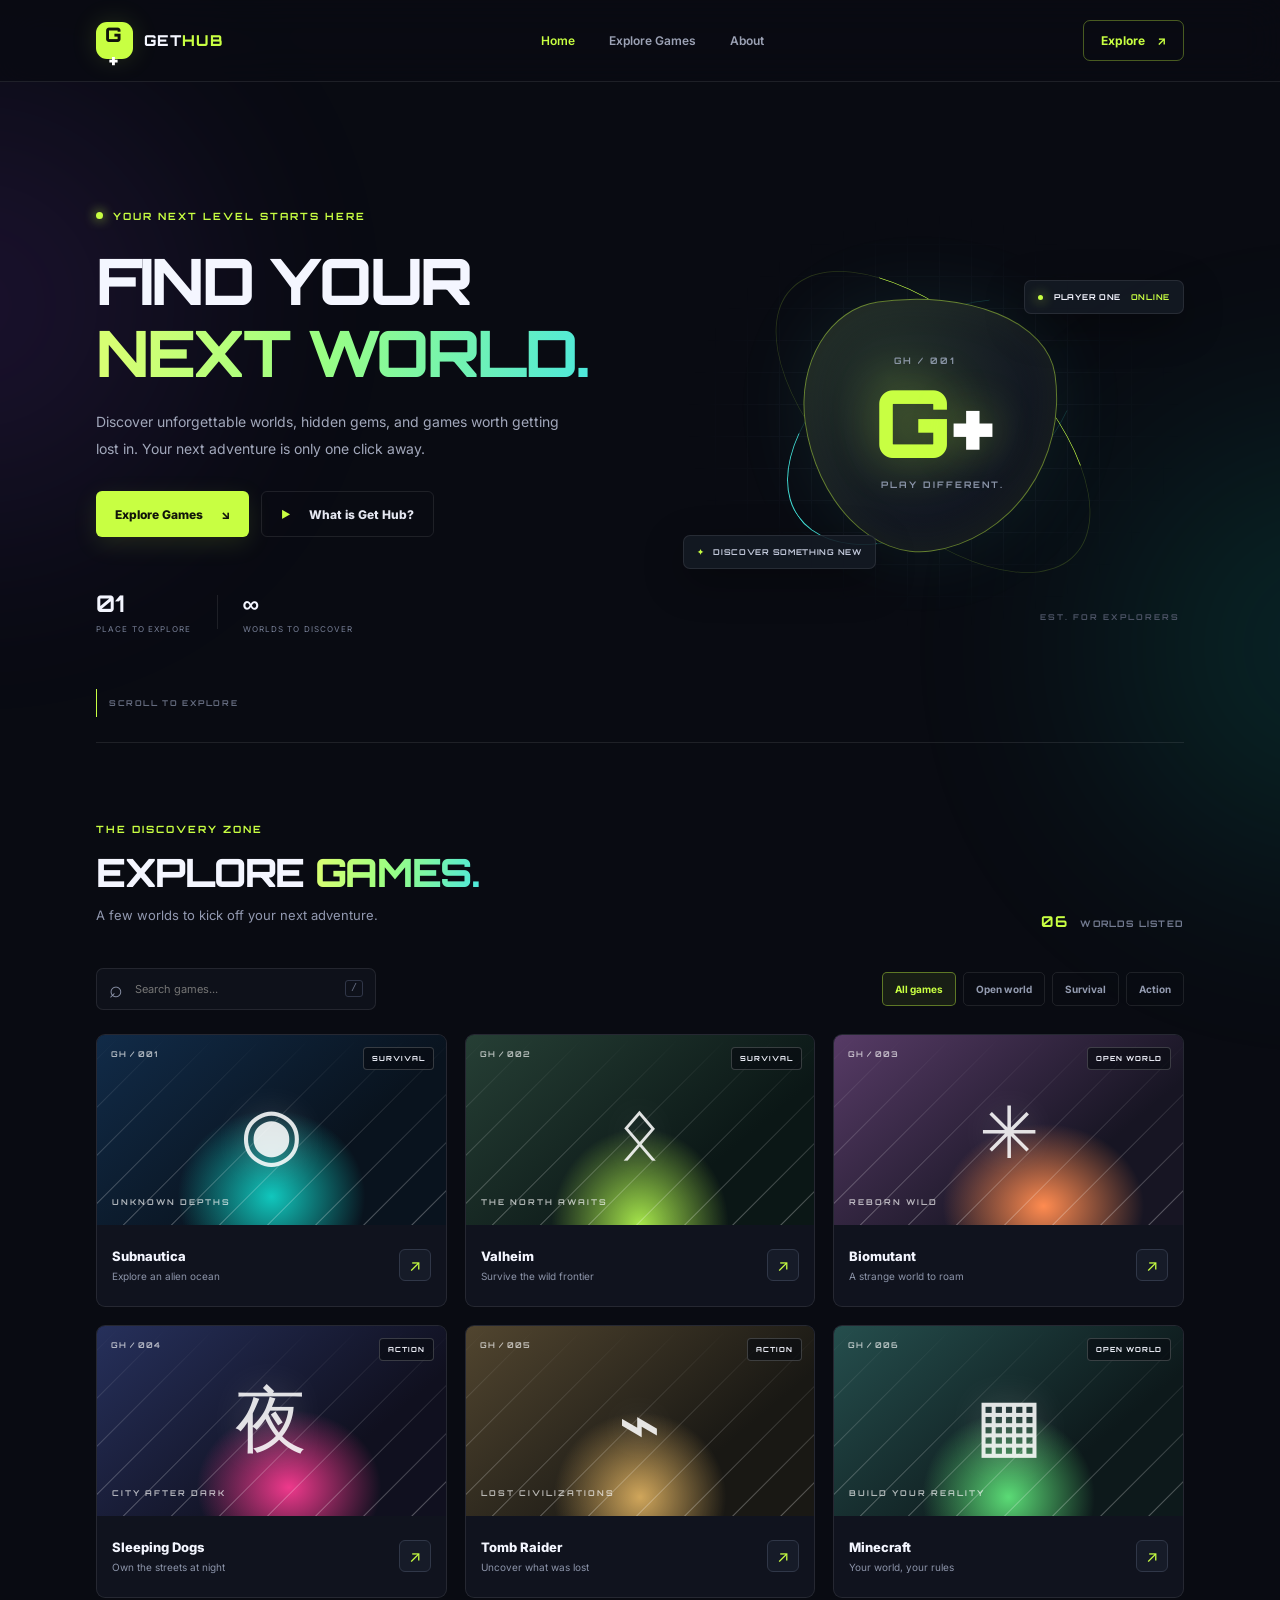
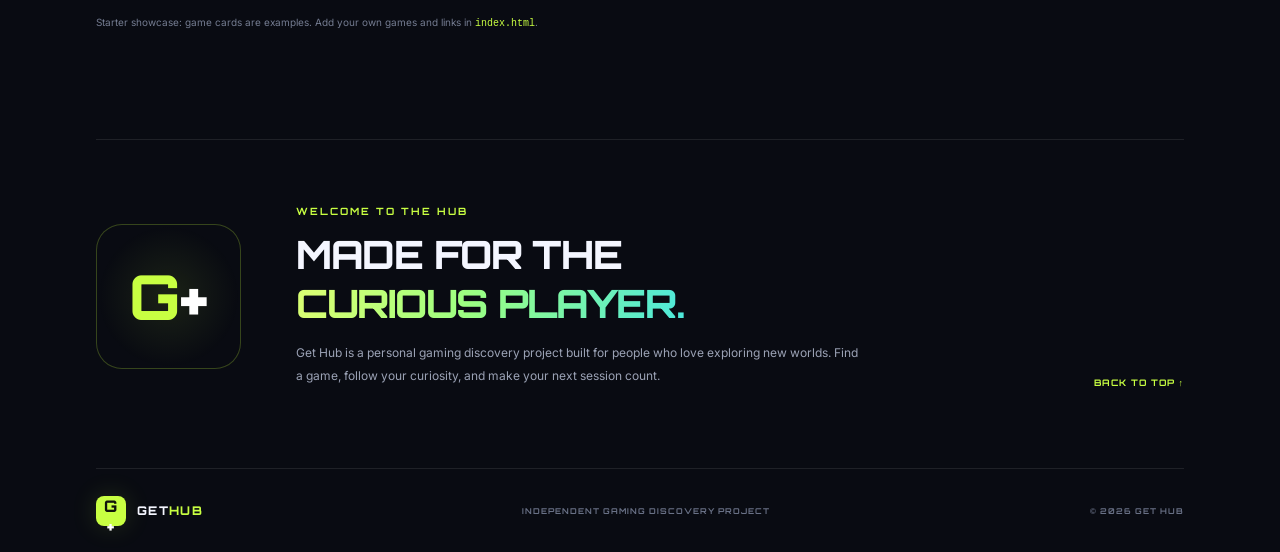
==== index.html @ 1e777d88 "Add files via upload" ====
<!DOCTYPE html>
<html lang="en">
<head>
  <meta charset="UTF-8">
  <meta name="viewport" content="width=device-width, initial-scale=1.0">
  <meta name="theme-color" content="#090b12">
  <meta name="description" content="Get Hub — discover your next gaming adventure.">
  <title>Get Hub — Level Up Your Next Adventure</title>
  <link rel="preconnect" href="https://fonts.googleapis.com">
  <link rel="preconnect" href="https://fonts.gstatic.com" crossorigin>
  <link href="https://fonts.googleapis.com/css2?family=Orbitron:wght@500;600;700;800&family=Inter:wght@400;500;600;700;800&display=swap" rel="stylesheet">
  <link rel="stylesheet" href="style.css">
</head>
<body>
  <div class="ambient ambient-one"></div>
  <div class="ambient ambient-two"></div>
  <header class="topbar">
    <a class="brand" href="#home" aria-label="Get Hub home">
      <span class="brand-mark">G<span>+</span></span>
      <span>GET<span class="brand-light">HUB</span></span>
    </a>
    <button class="menu-toggle" id="menuToggle" aria-label="Toggle navigation" aria-expanded="false">☰</button>
    <nav id="navLinks">
      <a class="nav-link active" href="#home">Home</a>
      <a class="nav-link" href="#games">Explore Games</a>
      <a class="nav-link" href="#about">About</a>
    </nav>
    <a class="top-cta" href="#games">Explore <span>↗</span></a>
  </header>

  <main>
    <section class="hero section-wrap" id="home">
      <div class="hero-copy">
        <div class="eyebrow"><span class="pulse-dot"></span> YOUR NEXT LEVEL STARTS HERE</div>
        <h1>FIND YOUR<br> <span class="gradient-text">NEXT WORLD.</span></h1>
        <p class="hero-description">Discover unforgettable worlds, hidden gems, and games worth getting lost in. Your next adventure is only one click away.</p>
        <div class="hero-actions">
          <a class="button button-primary" href="#games">Explore Games <span>↘</span></a>
          <a class="button button-ghost" href="#about"><span class="play-icon">▶</span> What is Get Hub?</a>
        </div>
        <div class="hero-stats">
          <div><strong>01</strong><span>PLACE TO EXPLORE</span></div>
          <i></i>
          <div><strong>∞</strong><span>WORLDS TO DISCOVER</span></div>
        </div>
      </div>
      <div class="hero-art" aria-label="Decorative gaming artwork">
        <div class="art-grid"></div>
        <div class="orbit orbit-a"></div><div class="orbit orbit-b"></div>
        <div class="hero-core">
          <div class="core-top">GH / 001</div>
          <div class="core-symbol">G<span>+</span></div>
          <div class="core-bottom">PLAY DIFFERENT.</div>
        </div>
        <div class="floating-tag tag-top"><span class="tag-dot"></span> PLAYER ONE <b>ONLINE</b></div>
        <div class="floating-tag tag-bottom"><span>✦</span> DISCOVER SOMETHING NEW</div>
        <div class="art-label">EST. FOR EXPLORERS</div>
      </div>
      <div class="scroll-cue"><span></span> SCROLL TO EXPLORE</div>
    </section>

    <section class="games-section section-wrap" id="games">
      <div class="section-heading">
        <div>
          <div class="eyebrow">THE DISCOVERY ZONE</div>
          <h2>EXPLORE <span class="gradient-text">GAMES.</span></h2>
          <p class="muted">A few worlds to kick off your next adventure.</p>
        </div>
        <div class="game-count"><span id="gameCount">06</span> WORLDS LISTED</div>
      </div>

      <div class="toolbar">
        <label class="search-box">
          <span>⌕</span>
          <input type="search" id="gameSearch" placeholder="Search games..." aria-label="Search games">
          <kbd>/</kbd>
        </label>
        <div class="filters" id="filters" aria-label="Filter games">
          <button class="filter-chip selected" data-filter="All">All games</button>
          <button class="filter-chip" data-filter="Open World">Open world</button>
          <button class="filter-chip" data-filter="Survival">Survival</button>
          <button class="filter-chip" data-filter="Action">Action</button>
        </div>
      </div>

      <div class="games-grid" id="gamesGrid">
        <article class="game-card" data-title="Subnautica" data-genre="Survival" data-description="Dive into an alien ocean, gather resources, and uncover the secrets hidden below.">
          <div class="game-art ocean">
            <span class="art-index">GH / 001</span><span class="game-symbol">◉</span><span class="art-caption">UNKNOWN DEPTHS</span>
            <span class="genre-badge">SURVIVAL</span>
          </div>
          <div class="game-info"><div><h3>Subnautica</h3><p>Explore an alien ocean</p></div><button class="details-button" aria-label="Details for Subnautica">↗</button></div>
        </article>
        <article class="game-card" data-title="Valheim" data-genre="Survival" data-description="Build, craft, and survive in a myth-inspired world made for exploration.">
          <div class="game-art forest">
            <span class="art-index">GH / 002</span><span class="game-symbol">ᛟ</span><span class="art-caption">THE NORTH AWAITS</span>
            <span class="genre-badge">SURVIVAL</span>
          </div>
          <div class="game-info"><div><h3>Valheim</h3><p>Survive the wild frontier</p></div><button class="details-button" aria-label="Details for Valheim">↗</button></div>
        </article>
        <article class="game-card" data-title="Biomutant" data-genre="Open World" data-description="Explore a colorful post-apocalyptic world full of strange creatures and discoveries.">
          <div class="game-art mutant">
            <span class="art-index">GH / 003</span><span class="game-symbol">✳</span><span class="art-caption">REBORN WILD</span>
            <span class="genre-badge">OPEN WORLD</span>
          </div>
          <div class="game-info"><div><h3>Biomutant</h3><p>A strange world to roam</p></div><button class="details-button" aria-label="Details for Biomutant">↗</button></div>
        </article>
        <article class="game-card" data-title="Sleeping Dogs" data-genre="Action" data-description="Step into a gritty open-world crime drama with intense martial arts combat.">
          <div class="game-art neon-city">
            <span class="art-index">GH / 004</span><span class="game-symbol">夜</span><span class="art-caption">CITY AFTER DARK</span>
            <span class="genre-badge">ACTION</span>
          </div>
          <div class="game-info"><div><h3>Sleeping Dogs</h3><p>Own the streets at night</p></div><button class="details-button" aria-label="Details for Sleeping Dogs">↗</button></div>
        </article>
        <article class="game-card" data-title="Tomb Raider" data-genre="Action" data-description="Solve ancient mysteries, explore dangerous ruins, and survive a cinematic adventure.">
          <div class="game-art ruins">
            <span class="art-index">GH / 005</span><span class="game-symbol">⌁</span><span class="art-caption">LOST CIVILIZATIONS</span>
            <span class="genre-badge">ACTION</span>
          </div>
          <div class="game-info"><div><h3>Tomb Raider</h3><p>Uncover what was lost</p></div><button class="details-button" aria-label="Details for Tomb Raider">↗</button></div>
        </article>
        <article class="game-card" data-title="Minecraft" data-genre="Open World" data-description="Shape your own world, build anything you imagine, and explore at your own pace.">
          <div class="game-art blockworld">
            <span class="art-index">GH / 006</span><span class="game-symbol">▦</span><span class="art-caption">BUILD YOUR REALITY</span>
            <span class="genre-badge">OPEN WORLD</span>
          </div>
          <div class="game-info"><div><h3>Minecraft</h3><p>Your world, your rules</p></div><button class="details-button" aria-label="Details for Minecraft">↗</button></div>
        </article>
      </div>
      <div class="no-results" id="noResults" hidden>No games found. Try another search.</div>
      <p class="demo-note">Starter showcase: game cards are examples. Add your own games and links in <code>index.html</code>.</p>
    </section>

    <section class="about-section section-wrap" id="about">
      <div class="about-mark"><span>G<span>+</span></span></div>
      <div class="about-copy">
        <div class="eyebrow">WELCOME TO THE HUB</div>
        <h2>MADE FOR THE<br><span class="gradient-text">CURIOUS PLAYER.</span></h2>
        <p>Get Hub is a personal gaming discovery project built for people who love exploring new worlds. Find a game, follow your curiosity, and make your next session count.</p>
      </div>
      <a href="#home" class="back-top">BACK TO TOP ↑</a>
    </section>
  </main>

  <footer class="footer section-wrap">
    <a class="brand footer-brand" href="#home"><span class="brand-mark">G<span>+</span></span><span>GET<span class="brand-light">HUB</span></span></a>
    <p>INDEPENDENT GAMING DISCOVERY PROJECT</p>
    <span>© <span id="year"></span> GET HUB</span>
  </footer>

  <dialog id="gameDialog" class="game-dialog">
    <button class="dialog-close" id="dialogClose" aria-label="Close details">×</button>
    <div class="eyebrow">GAME FILE / GET HUB</div>
    <h2 id="dialogTitle">Game title</h2>
    <span class="dialog-genre" id="dialogGenre">GENRE</span>
    <p id="dialogDescription"></p>
    <p class="dialog-hint">This is a demo detail panel. Add an official game link to this card in the HTML when you're ready.</p>
  </dialog>
  <div class="dialog-backdrop" id="dialogBackdrop"></div>
  <script src="script.js"></script>
</body>
</html>
---- style.css ----
:root {
  --bg: #090b12; --panel: #10131e; --panel-2: #151927; --text: #f4f6ff;
  --muted: #9299b0; --line: rgba(255,255,255,.09); --lime: #c8ff42; --cyan: #45e8df;
  --font: 'Inter', sans-serif; --display: 'Orbitron', sans-serif;
}
* { box-sizing: border-box; }
html { scroll-behavior: smooth; scroll-padding-top: 90px; }
body { margin: 0; color: var(--text); background: var(--bg); font-family: var(--font); overflow-x: hidden; }
a { color: inherit; text-decoration: none; }
button, input { font: inherit; }
button { cursor: pointer; }
.ambient { position: fixed; z-index: -2; width: 430px; height: 430px; border-radius: 50%; filter: blur(120px); opacity: .12; pointer-events: none; }
.ambient-one { top: 10%; left: -240px; background: #9d48ff; }
.ambient-two { top: 48%; right: -260px; background: #00e5c0; }
.topbar { height: 82px; padding: 0 7.5%; display: flex; align-items: center; justify-content: space-between; border-bottom: 1px solid var(--line); background: rgba(9,11,18,.78); backdrop-filter: blur(18px); position: sticky; top: 0; z-index: 20; }
.brand { display: inline-flex; align-items: center; gap: 11px; font: 800 15px var(--display); letter-spacing: 1.3px; }
.brand-mark { display: grid; place-items: center; width: 37px; height: 37px; border-radius: 11px; color: #10130b; background: var(--lime); font: 800 20px var(--display); box-shadow: 0 0 26px #c8ff4225; }
.brand-mark span, .core-symbol span, .about-mark span span { color: #fff; }
.brand-light { color: var(--lime); }
nav { display: flex; align-items: center; gap: 34px; }
.nav-link { color: #9ca2b5; font-size: 12px; font-weight: 600; transition: color .2s; }
.nav-link:hover, .nav-link.active { color: var(--lime); }
.top-cta { padding: 12px 17px; border: 1px solid #c8ff4255; border-radius: 7px; color: var(--lime); font-size: 12px; font-weight: 700; }
.top-cta span { margin-left: 9px; }
.menu-toggle { display: none; color: var(--text); background: none; border: 0; font-size: 25px; }
.section-wrap { width: min(1120px, 85%); margin-inline: auto; }
.hero { min-height: 660px; padding: 100px 0 80px; display: grid; grid-template-columns: 1fr .9fr; align-items: center; position: relative; gap: 30px; }
.eyebrow { display: flex; align-items: center; gap: 10px; color: var(--lime); font: 700 10px var(--display); letter-spacing: 2px; }
.pulse-dot, .tag-dot { width: 7px; height: 7px; border-radius: 50%; background: var(--lime); box-shadow: 0 0 12px var(--lime); }
h1, h2, h3, p { margin-top: 0; }
h1 { margin: 23px 0 20px; font: 800 clamp(39px, 5vw, 66px)/1.13 var(--display); letter-spacing: -2.5px; }
.gradient-text { color: var(--lime); background: linear-gradient(100deg, #d7ff73 5%, #9bff82 45%, #4de8dc 100%); -webkit-background-clip: text; background-clip: text; -webkit-text-fill-color: transparent; }
.hero-description { max-width: 485px; color: #a2a8bb; font-size: 14px; line-height: 1.9; }
.hero-actions { display: flex; gap: 12px; flex-wrap: wrap; margin-top: 29px; }
.button { min-height: 46px; display: inline-flex; align-items: center; justify-content: center; gap: 18px; padding: 0 19px; border-radius: 6px; font-size: 12px; font-weight: 800; transition: transform .2s, box-shadow .2s; }
.button:hover { transform: translateY(-3px); }
.button-primary { background: var(--lime); color: #11150a; box-shadow: 0 7px 25px #c8ff421d; }
.button-primary:hover { box-shadow: 0 8px 35px #c8ff4240; }
.button-ghost { border: 1px solid var(--line); color: #e5e7f1; }
.play-icon { color: var(--lime); font-size: 10px; }
.hero-stats { display: flex; align-items: center; gap: 25px; margin-top: 52px; }
.hero-stats div { display: flex; flex-direction: column; gap: 6px; }
.hero-stats strong { font: 700 23px var(--display); }
.hero-stats span { color: #777f96; font-size: 8px; letter-spacing: 1.1px; }
.hero-stats i { height: 34px; width: 1px; background: var(--line); }
.hero-art { min-height: 420px; position: relative; display: grid; place-items: center; isolation: isolate; }
.art-grid { position: absolute; inset: 0; opacity: .28; background-image: linear-gradient(#343b4b 1px, transparent 1px), linear-gradient(90deg, #343b4b 1px, transparent 1px); background-size: 32px 32px; mask-image: radial-gradient(ellipse, #000 15%, transparent 70%); }
.hero-core { width: 255px; height: 255px; border: 1px solid #c8ff4270; border-radius: 35% 65% 58% 42% / 43% 38% 62% 57%; display: flex; align-items: center; justify-content: center; flex-direction: column; background: radial-gradient(circle at 35% 30%, #26342b, #121722 60%, #0b0e15); box-shadow: 0 0 80px #4de8dc16, inset 0 0 45px #c8ff4210; transform: rotate(-8deg); animation: float 6s ease-in-out infinite; }
.core-top, .core-bottom { font: 700 9px var(--display); letter-spacing: 2px; color: #8993a7; transform: rotate(8deg); }
.core-symbol { margin: 15px 0; font: 800 94px/.9 var(--display); color: var(--lime); text-shadow: 0 0 45px #c8ff4260; transform: rotate(8deg); }
.orbit { position: absolute; width: 330px; height: 330px; border: 1px solid #45e8df2e; border-radius: 50%; transform: rotate(-35deg) scaleY(.58); }
.orbit-a { border-left-color: var(--cyan); border-right-color: transparent; }
.orbit-b { width: 390px; height: 390px; transform: rotate(43deg) scaleY(.5); border-color: #c8ff422b; border-top-color: var(--lime); }
.floating-tag { position: absolute; padding: 11px 13px; background: #141a24e8; border: 1px solid var(--line); border-radius: 7px; font: 700 8px var(--display); letter-spacing: .7px; box-shadow: 0 12px 40px #0005; }
.floating-tag b { color: var(--lime); margin-left: 7px; }
.tag-dot { display: inline-block; margin-right: 8px; width: 5px; height: 5px; }
.tag-top { top: 68px; right: 0; }
.tag-bottom { bottom: 63px; left: 0; color: #c1c8d9; }
.tag-bottom span { color: var(--lime); margin-right: 6px; }
.art-label { position: absolute; right: 4px; bottom: 10px; font: 700 8px var(--display); letter-spacing: 2px; color: #4c5365; }
.scroll-cue { position: absolute; bottom: 25px; left: 0; display: flex; align-items: center; gap: 12px; color: #646b7e; font: 700 8px var(--display); letter-spacing: 1.6px; }
.scroll-cue span { height: 28px; width: 1px; background: var(--lime); }
.games-section { padding: 80px 0 100px; border-top: 1px solid var(--line); }
.section-heading { display: flex; justify-content: space-between; align-items: end; gap: 20px; }
h2 { margin: 13px 0 10px; font: 800 clamp(27px, 3.5vw, 39px)/1.25 var(--display); letter-spacing: -1.3px; }
.muted { color: var(--muted); font-size: 13px; }
.game-count { color: #737b91; font: 700 9px var(--display); letter-spacing: 1.2px; padding-bottom: 5px; }
.game-count span { color: var(--lime); font-size: 15px; margin-right: 8px; }
.toolbar { display: flex; align-items: center; justify-content: space-between; gap: 18px; margin: 32px 0 24px; }
.search-box { display: flex; align-items: center; gap: 10px; width: min(280px, 100%); border: 1px solid var(--line); background: #0e111a; border-radius: 7px; padding: 0 12px; height: 42px; color: #8b93a9; }
.search-box > span { font-size: 23px; }
.search-box input { min-width: 0; flex: 1; outline: none; border: 0; background: transparent; color: var(--text); font-size: 11px; }
.search-box kbd { color: #697187; border: 1px solid #303648; border-radius: 3px; padding: 2px 5px; font-size: 10px; }
.filters { display: flex; gap: 7px; flex-wrap: wrap; }
.filter-chip { border: 1px solid var(--line); border-radius: 5px; background: transparent; color: #939bb0; padding: 10px 12px; font-size: 10px; font-weight: 700; transition: .2s; }
.filter-chip:hover, .filter-chip.selected { background: #c8ff4214; border-color: #c8ff4266; color: var(--lime); }
.games-grid { display: grid; grid-template-columns: repeat(3, 1fr); gap: 18px; }
.game-card { overflow: hidden; background: var(--panel); border: 1px solid var(--line); border-radius: 9px; transition: transform .25s, border-color .25s, box-shadow .25s; }
.game-card:hover { transform: translateY(-5px); border-color: #c8ff4250; box-shadow: 0 15px 45px #0003; }
.game-art { height: 190px; position: relative; display: grid; place-items: center; overflow: hidden; isolation: isolate; }
.game-art::before, .game-art::after { content: ""; position: absolute; z-index: -1; inset: 0; }
.game-art::after { opacity: .3; background: repeating-linear-gradient(135deg, transparent 0 16px, #fff 17px, transparent 18px 34px); mask-image: linear-gradient(transparent, #000); }
.ocean { background: radial-gradient(ellipse at 50% 85%, #11c7bd, transparent 38%), linear-gradient(140deg, #112b48, #09131e 65%); }
.forest { background: radial-gradient(ellipse at 50% 100%, #a6e64b, transparent 36%), linear-gradient(140deg, #263f35, #0b1716 70%); }
.mutant { background: radial-gradient(ellipse at 60% 90%, #ff8b50, transparent 34%), linear-gradient(140deg, #573b66, #171523 70%); }
.neon-city { background: radial-gradient(ellipse at 55% 85%, #ef398c, transparent 34%), linear-gradient(140deg, #26305b, #10101f 70%); }
.ruins { background: radial-gradient(ellipse at 50% 90%, #d0a65b, transparent 35%), linear-gradient(140deg, #51452f, #191814 70%); }
.blockworld { background: radial-gradient(ellipse at 50% 90%, #5bdb76, transparent 35%), linear-gradient(140deg, #254e4d, #0d191b 70%); }
.art-index { position: absolute; top: 14px; left: 14px; color: #ffffffa8; font: 700 8px var(--display); letter-spacing: 1px; }
.game-symbol { color: #ffffffdd; font: 500 72px var(--display); text-shadow: 0 0 35px #ffffff35; transition: transform .4s; }
.game-card:hover .game-symbol { transform: scale(1.12) rotate(-5deg); }
.art-caption { position: absolute; bottom: 18px; left: 15px; color: #ffffffaa; font: 700 8px var(--display); letter-spacing: 2px; }
.genre-badge { position: absolute; top: 12px; right: 12px; padding: 6px 8px; border: 1px solid #ffffff30; background: #080b12a8; border-radius: 4px; color: #f4f6ff; font: 700 7px var(--display); letter-spacing: 1px; }
.game-info { min-height: 81px; padding: 17px 15px; display: flex; align-items: center; justify-content: space-between; gap: 12px; }
.game-info h3 { margin: 0 0 6px; font-size: 13px; font-weight: 800; }
.game-info p { margin: 0; color: #8c94a9; font-size: 10px; }
.details-button { width: 32px; height: 32px; flex: 0 0 auto; border: 1px solid #303748; background: #161b28; color: var(--lime); border-radius: 6px; font-size: 16px; transition: .2s; }
.details-button:hover { background: var(--lime); color: #10130b; }
.no-results { text-align: center; padding: 50px 0; color: var(--muted); font-size: 13px; }
.demo-note { margin-top: 18px; color: #747c91; font-size: 10px; }
.demo-note code { color: var(--lime); }
.about-section { display: flex; align-items: center; gap: 55px; padding: 65px 0 80px; border-top: 1px solid var(--line); }
.about-mark { flex: 0 0 145px; height: 145px; display: grid; place-items: center; border: 1px solid #c8ff423d; border-radius: 26px; background: radial-gradient(circle, #c8ff4218, transparent 70%); color: var(--lime); font: 800 62px var(--display); }
.about-copy { flex: 1; }
.about-copy h2 { margin-bottom: 15px; }
.about-copy p { max-width: 570px; margin-bottom: 0; color: #9ba2b5; font-size: 12px; line-height: 1.9; }
.back-top { align-self: end; color: var(--lime); white-space: nowrap; font: 700 9px var(--display); letter-spacing: 1px; }
.footer { min-height: 85px; display: flex; align-items: center; justify-content: space-between; gap: 20px; border-top: 1px solid var(--line); }
.footer-brand { font-size: 12px; }
.footer-brand .brand-mark { width: 30px; height: 30px; font-size: 16px; border-radius: 8px; }
.footer p, .footer > span { margin: 0; color: #697186; font: 700 8px var(--display); letter-spacing: 1px; }
.game-dialog { width: min(430px, calc(100% - 32px)); padding: 35px; border: 1px solid #c8ff4255; border-radius: 13px; color: var(--text); background: #111520; box-shadow: 0 30px 100px #000b; }
.game-dialog::backdrop { background: #03050bd9; backdrop-filter: blur(6px); }
.dialog-close { position: absolute; top: 13px; right: 15px; border: 0; background: none; color: #aeb5c6; font-size: 27px; }
.game-dialog h2 { margin: 18px 0 12px; font-size: 25px; }
.dialog-genre { display: inline-block; padding: 6px 8px; border-radius: 4px; color: var(--lime); background: #c8ff4214; font: 700 8px var(--display); letter-spacing: 1px; }
.game-dialog p { color: #a5acc0; font-size: 12px; line-height: 1.8; margin: 18px 0 0; }
.game-dialog .dialog-hint { border-top: 1px solid var(--line); padding-top: 15px; color: #747d92; font-size: 10px; }
@keyframes float { 0%, 100% { transform: translateY(0) rotate(-8deg); } 50% { transform: translateY(-12px) rotate(-4deg); } }
@media (max-width: 850px) {
  .topbar { padding-inline: 5%; }
  .section-wrap { width: 90%; }
  .hero { grid-template-columns: 1fr .8fr; padding-top: 75px; }
  .hero-art { transform: scale(.85); margin-inline: -25px; }
  .toolbar { align-items: flex-start; flex-direction: column; }
  .search-box { width: 100%; }
  .games-grid { grid-template-columns: repeat(2, 1fr); }
  .about-section { gap: 28px; }
  .about-mark { flex-basis: 110px; height: 110px; font-size: 47px; }
}
@media (max-width: 620px) {
  .topbar { height: 70px; }
  .menu-toggle { display: block; margin-left: auto; margin-right: 16px; }
  nav { display: none; position: absolute; top: 69px; left: 0; right: 0; padding: 20px 6%; background: #0d1019; border-bottom: 1px solid var(--line); flex-direction: column; align-items: flex-start; gap: 22px; }
  nav.open { display: flex; }
  .top-cta { padding: 10px 12px; }
  .hero { display: flex; flex-direction: column; align-items: stretch; padding: 65px 0 65px; gap: 5px; }
  h1 { font-size: clamp(37px, 10vw, 54px); letter-spacing: -1.8px; }
  .hero-description { font-size: 13px; }
  .hero-art { min-height: 325px; transform: scale(.85); margin: -8px -20px 0; }
  .hero-core { width: 220px; height: 220px; }
  .core-symbol { font-size: 78px; }
  .orbit { width: 280px; height: 280px; }
  .orbit-b { width: 320px; height: 320px; }
  .tag-top { top: 30px; right: 2%; }
  .tag-bottom { bottom: 30px; left: 1%; }
  .scroll-cue { bottom: 12px; }
  .hero-stats { margin-top: 34px; }
  .games-section { padding: 60px 0 65px; }
  .section-heading { align-items: flex-start; flex-direction: column; gap: 7px; }
  .game-count { padding: 0; }
  .filters { gap: 6px; }
  .filter-chip { padding: 9px 10px; }
  .games-grid { grid-template-columns: 1fr; gap: 14px; }
  .game-art { height: 205px; }
  .about-section { align-items: flex-start; flex-wrap: wrap; padding: 50px 0 55px; gap: 22px; }
  .about-mark { flex-basis: 75px; height: 75px; font-size: 34px; border-radius: 16px; }
  .about-copy { flex-basis: calc(100% - 100px); }
  .about-copy h2 { font-size: 24px; }
  .back-top { margin-left: 0; }
  .footer { padding: 22px 0; flex-wrap: wrap; }
  .footer p { order: 3; width: 100%; }
}
@media (prefers-reduced-motion: reduce) {
  *, *::before, *::after { scroll-behavior: auto !important; animation-duration: .01ms !important; transition-duration: .01ms !important; }
}
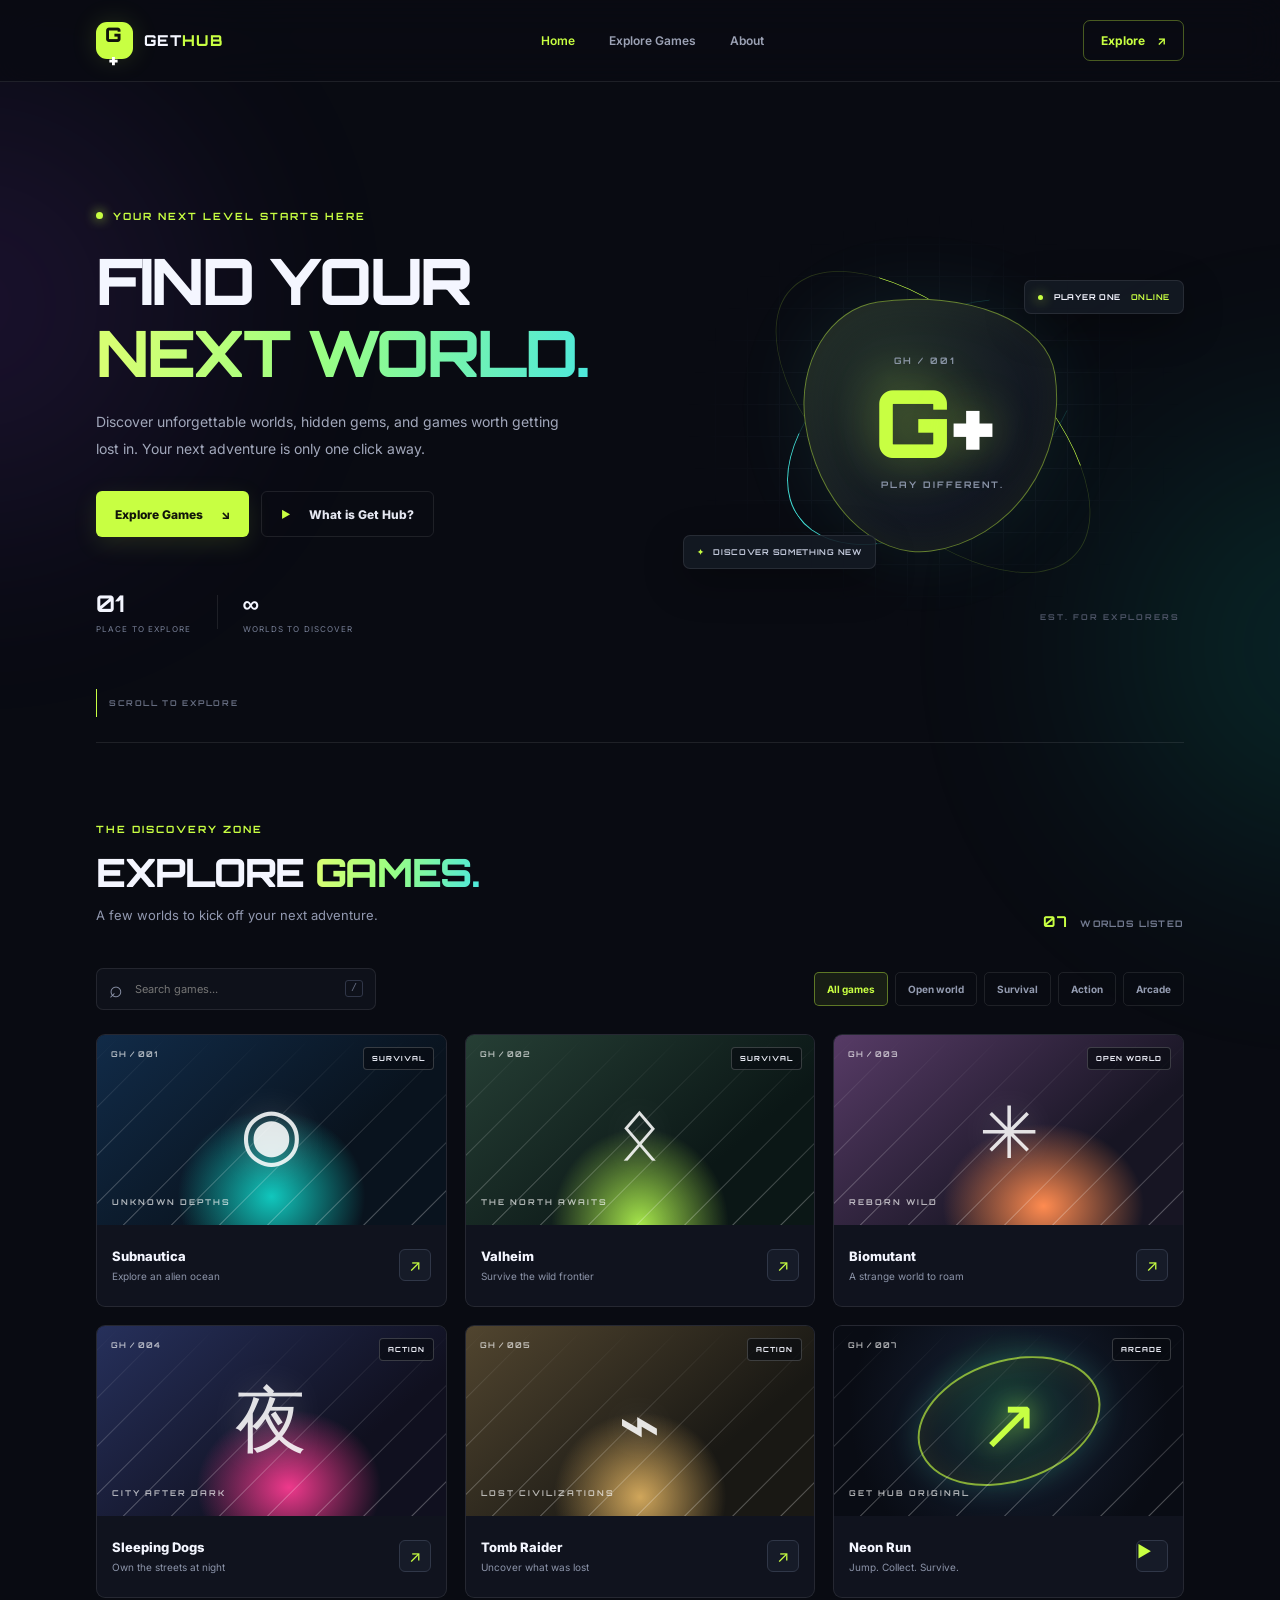
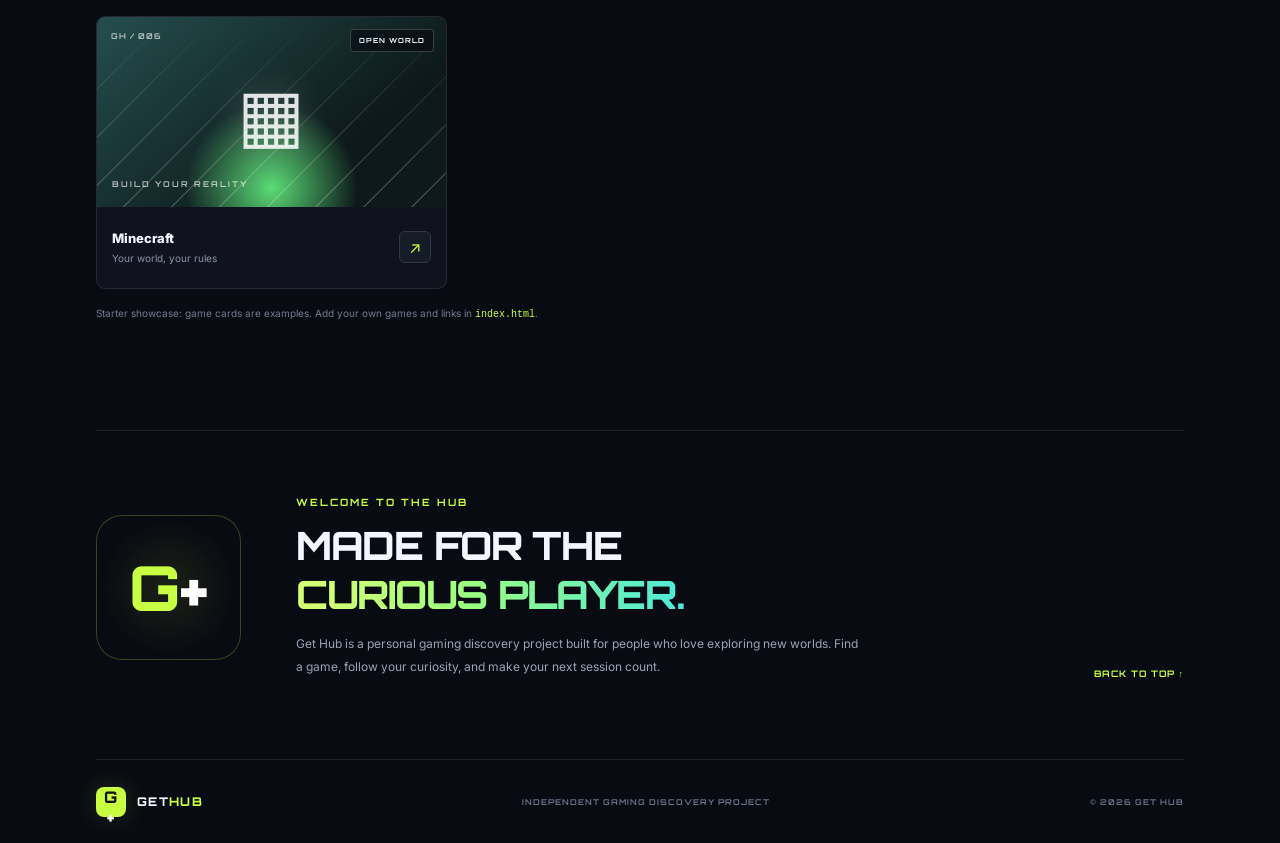
==== commit eab34258: "Add files via upload" ====
--- a/index.html
+++ b/index.html
@@ -66,7 +66,7 @@
           <h2>EXPLORE <span class="gradient-text">GAMES.</span></h2>
           <p class="muted">A few worlds to kick off your next adventure.</p>
         </div>
-        <div class="game-count"><span id="gameCount">06</span> WORLDS LISTED</div>
+        <div class="game-count"><span id="gameCount">07</span> WORLDS LISTED</div>
       </div>
 
       <div class="toolbar">
@@ -80,6 +80,7 @@
           <button class="filter-chip" data-filter="Open World">Open world</button>
           <button class="filter-chip" data-filter="Survival">Survival</button>
           <button class="filter-chip" data-filter="Action">Action</button>
+          <button class="filter-chip" data-filter="Arcade">Arcade</button>
         </div>
       </div>
 
@@ -118,6 +119,13 @@
             <span class="genre-badge">ACTION</span>
           </div>
           <div class="game-info"><div><h3>Tomb Raider</h3><p>Uncover what was lost</p></div><button class="details-button" aria-label="Details for Tomb Raider">↗</button></div>
+        </article>
+        <article class="game-card" data-title="Neon Run" data-genre="Arcade" data-description="Play the first GET HUB original: a neon platformer. Jump gaps, collect shards, and beat your best score.">
+          <a href="neon-run.html" class="game-art neon-run" aria-label="Play Neon Run">
+            <span class="art-index">GH / 007</span><span class="game-symbol">↗</span><span class="art-caption">GET HUB ORIGINAL</span>
+            <span class="genre-badge">ARCADE</span>
+          </a>
+          <div class="game-info"><div><h3>Neon Run</h3><p>Jump. Collect. Survive.</p></div><a class="details-button" href="neon-run.html" aria-label="Play Neon Run">▶</a></div>
         </article>
         <article class="game-card" data-title="Minecraft" data-genre="Open World" data-description="Shape your own world, build anything you imagine, and explore at your own pace.">
           <div class="game-art blockworld">
--- a/style.css
+++ b/style.css
@@ -164,3 +164,9 @@
 @media (prefers-reduced-motion: reduce) {
   *, *::before, *::after { scroll-behavior: auto !important; animation-duration: .01ms !important; transition-duration: .01ms !important; }
 }
+
+/* GET HUB original browser game card */
+.game-art.neon-run { background: radial-gradient(circle at 50% 45%, #1a4339 0, #101725 42%, #090c14 78%); position: relative; overflow: hidden; }
+.game-art.neon-run::before { content: ""; position: absolute; inset: 18% 23%; border: 2px solid rgba(198,255,67,.65); border-radius: 50%; box-shadow: 0 0 30px rgba(77,232,197,.2), inset 0 0 30px rgba(198,255,67,.12); transform: rotate(-18deg); }
+.game-art.neon-run .game-symbol { color: #c6ff43; text-shadow: 0 0 25px rgba(198,255,67,.6); }
+.game-art.neon-run .genre-badge { z-index: 1; }
